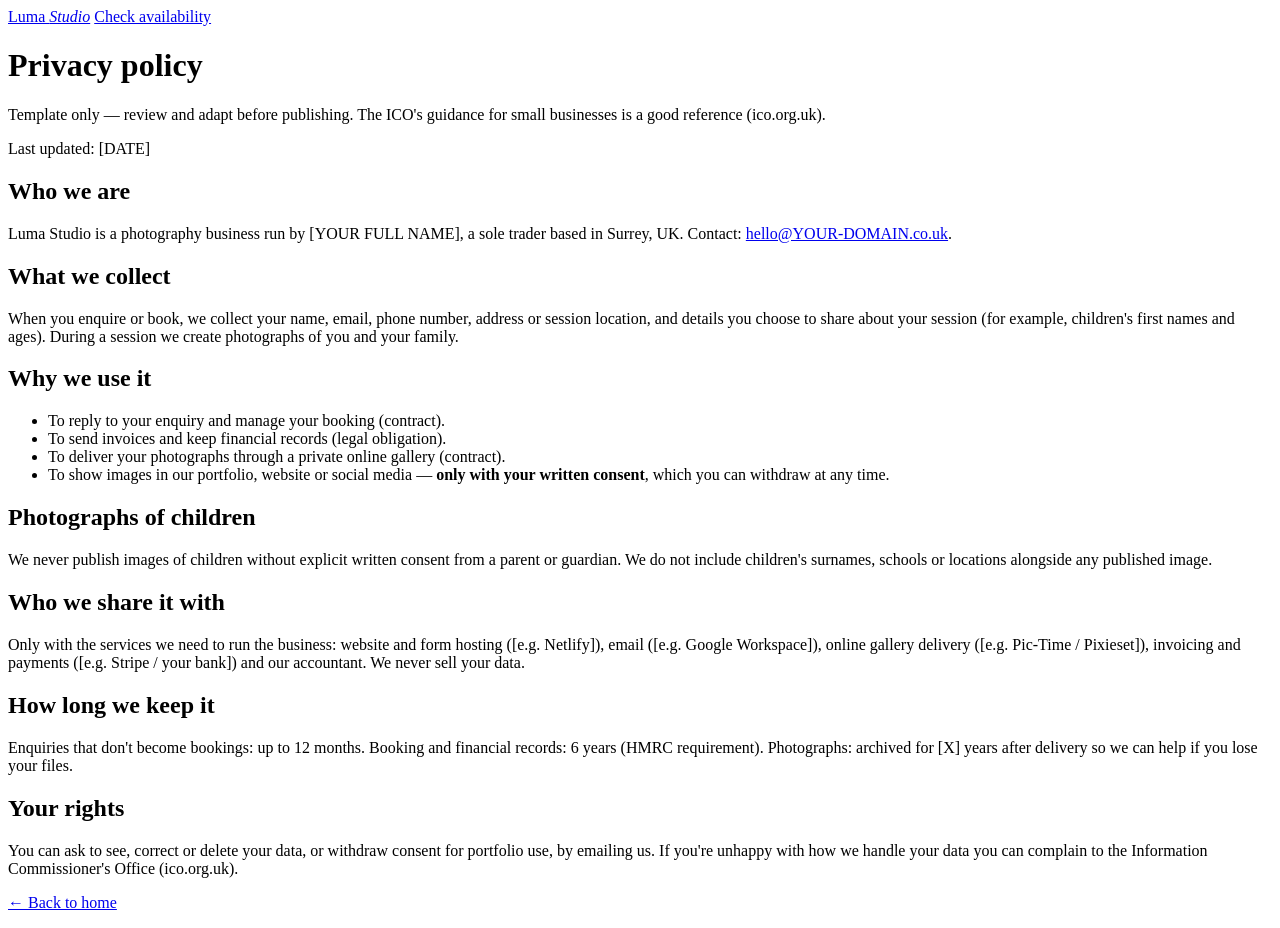
==== privacy.html @ f1cea2fb "Add files via upload" ====
<!doctype html>
<html lang="en-GB">
<head>
  <meta charset="utf-8">
  <meta name="viewport" content="width=device-width, initial-scale=1">
  <title>Privacy Policy | Luma Studio</title>
  <meta name="robots" content="noindex">
  <link rel="icon" href="favicon.svg" type="image/svg+xml">
  <link href="https://fonts.googleapis.com/css2?family=Fraunces:opsz,wght@9..144,400;9..144,600&family=Nunito+Sans:wght@400;600;700&display=swap" rel="stylesheet">
  <link rel="stylesheet" href="css/styles.css">
</head>
<body>
<header class="site-header">
  <div class="container header-inner">
    <a href="index.html" class="logo"><span class="logo-mark" aria-hidden="true"></span><span>Luma <em>Studio</em></span></a>
    <a href="index.html#enquire" class="btn btn-small">Check availability</a>
  </div>
</header>

<main class="page">
  <div class="container narrow">
    <h1>Privacy policy</h1>
    <p class="note">Template only &mdash; review and adapt before publishing. The ICO's guidance for small businesses is a good reference (ico.org.uk).</p>
    <p class="muted">Last updated: [DATE]</p>

    <h2>Who we are</h2>
    <p>Luma Studio is a photography business run by [YOUR FULL NAME], a sole trader based in Surrey, UK. Contact: <a href="mailto:hello@YOUR-DOMAIN.co.uk">hello@YOUR-DOMAIN.co.uk</a>.</p>

    <h2>What we collect</h2>
    <p>When you enquire or book, we collect your name, email, phone number, address or session location, and details you choose to share about your session (for example, children's first names and ages). During a session we create photographs of you and your family.</p>

    <h2>Why we use it</h2>
    <ul>
      <li>To reply to your enquiry and manage your booking (contract).</li>
      <li>To send invoices and keep financial records (legal obligation).</li>
      <li>To deliver your photographs through a private online gallery (contract).</li>
      <li>To show images in our portfolio, website or social media &mdash; <strong>only with your written consent</strong>, which you can withdraw at any time.</li>
    </ul>

    <h2>Photographs of children</h2>
    <p>We never publish images of children without explicit written consent from a parent or guardian. We do not include children's surnames, schools or locations alongside any published image.</p>

    <h2>Who we share it with</h2>
    <p>Only with the services we need to run the business: website and form hosting ([e.g. Netlify]), email ([e.g. Google Workspace]), online gallery delivery ([e.g. Pic-Time / Pixieset]), invoicing and payments ([e.g. Stripe / your bank]) and our accountant. We never sell your data.</p>

    <h2>How long we keep it</h2>
    <p>Enquiries that don't become bookings: up to 12 months. Booking and financial records: 6 years (HMRC requirement). Photographs: archived for [X] years after delivery so we can help if you lose your files.</p>

    <h2>Your rights</h2>
    <p>You can ask to see, correct or delete your data, or withdraw consent for portfolio use, by emailing us. If you're unhappy with how we handle your data you can complain to the Information Commissioner's Office (ico.org.uk).</p>

    <p><a href="index.html">&larr; Back to home</a></p>
  </div>
</main>
</body>
</html>
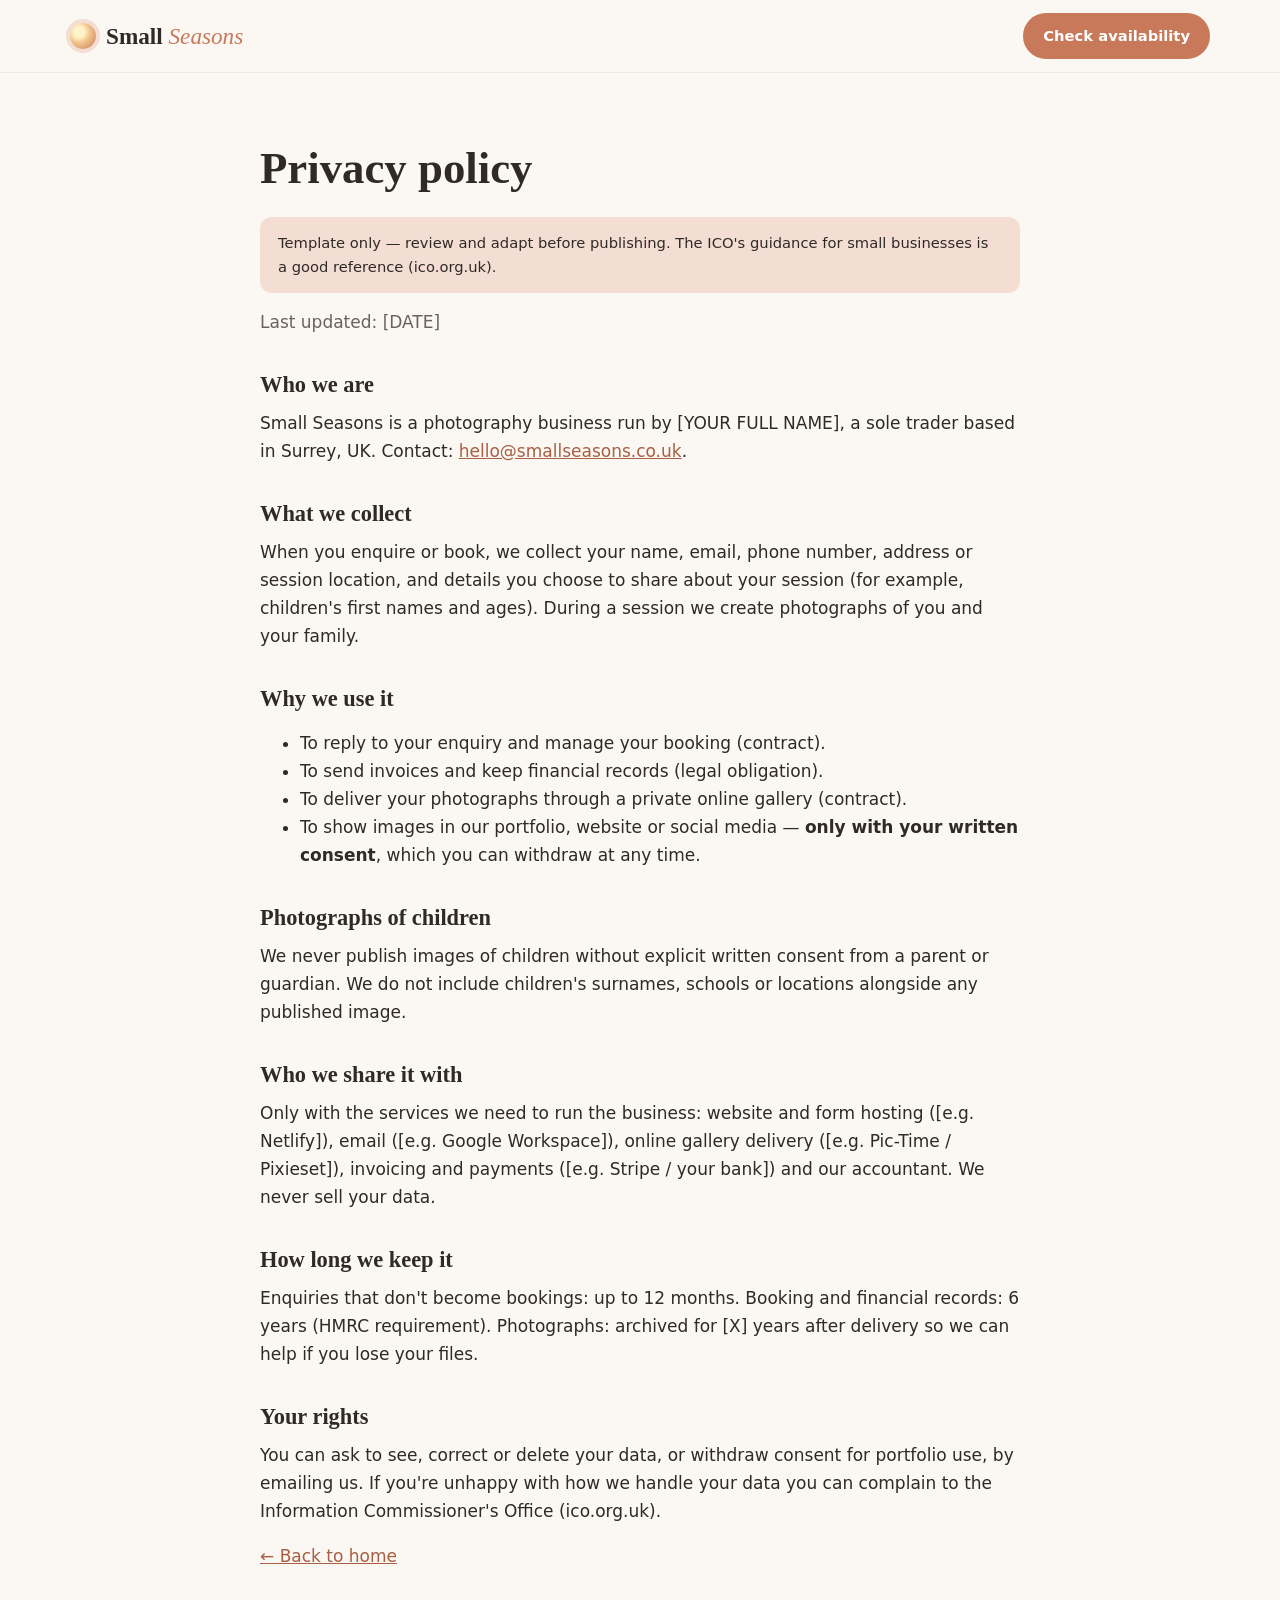
==== commit 0a3dd0e7: "Rebrand to Small Seasons, set domain smallseasons.co.uk, add missing css/js/images Co-Authored-By: C" ====
--- a/privacy.html
+++ b/privacy.html
@@ -3,7 +3,7 @@
 <head>
   <meta charset="utf-8">
   <meta name="viewport" content="width=device-width, initial-scale=1">
-  <title>Privacy Policy | Luma Studio</title>
+  <title>Privacy Policy | Small Seasons</title>
   <meta name="robots" content="noindex">
   <link rel="icon" href="favicon.svg" type="image/svg+xml">
   <link href="https://fonts.googleapis.com/css2?family=Fraunces:opsz,wght@9..144,400;9..144,600&family=Nunito+Sans:wght@400;600;700&display=swap" rel="stylesheet">
@@ -12,7 +12,7 @@
 <body>
 <header class="site-header">
   <div class="container header-inner">
-    <a href="index.html" class="logo"><span class="logo-mark" aria-hidden="true"></span><span>Luma <em>Studio</em></span></a>
+    <a href="index.html" class="logo"><span class="logo-mark" aria-hidden="true"></span><span>Small <em>Seasons</em></span></a>
     <a href="index.html#enquire" class="btn btn-small">Check availability</a>
   </div>
 </header>
@@ -24,7 +24,7 @@
     <p class="muted">Last updated: [DATE]</p>
 
     <h2>Who we are</h2>
-    <p>Luma Studio is a photography business run by [YOUR FULL NAME], a sole trader based in Surrey, UK. Contact: <a href="mailto:hello@YOUR-DOMAIN.co.uk">hello@YOUR-DOMAIN.co.uk</a>.</p>
+    <p>Small Seasons is a photography business run by [YOUR FULL NAME], a sole trader based in Surrey, UK. Contact: <a href="mailto:hello@smallseasons.co.uk">hello@smallseasons.co.uk</a>.</p>
 
     <h2>What we collect</h2>
     <p>When you enquire or book, we collect your name, email, phone number, address or session location, and details you choose to share about your session (for example, children's first names and ages). During a session we create photographs of you and your family.</p>
--- a/css/styles.css
+++ b/css/styles.css
@@ -0,0 +1,251 @@
+/* ============ Small Seasons ============ */
+:root {
+  --cream: #fbf7f2;
+  --sand: #f3ebe1;
+  --blush: #f4ddd3;
+  --terracotta: #c8795a;
+  --terracotta-dark: #a85f43;
+  --sage: #9bad98;
+  --ink: #2f2a26;
+  --ink-soft: #6b625b;
+  --white: #ffffff;
+  --radius: 18px;
+  --shadow: 0 10px 30px rgba(47, 42, 38, 0.08);
+  --serif: "Fraunces", Georgia, serif;
+  --sans: "Nunito Sans", system-ui, -apple-system, "Segoe UI", sans-serif;
+}
+
+*, *::before, *::after { box-sizing: border-box; }
+html { scroll-behavior: smooth; scroll-padding-top: 80px; }
+body {
+  margin: 0;
+  background: var(--cream);
+  color: var(--ink);
+  font-family: var(--sans);
+  font-size: 17px;
+  line-height: 1.65;
+  -webkit-font-smoothing: antialiased;
+}
+img { max-width: 100%; display: block; }
+a { color: var(--terracotta-dark); }
+h1, h2, h3 { font-family: var(--serif); font-weight: 600; line-height: 1.15; margin: 0 0 .5em; }
+h1 { font-size: clamp(2.3rem, 5vw, 3.6rem); }
+h2 { font-size: clamp(1.8rem, 3.5vw, 2.5rem); }
+h3 { font-size: 1.3rem; }
+p { margin: 0 0 1em; }
+
+.container { width: min(1140px, 100% - 32px); margin-inline: auto; }
+.narrow { width: min(760px, 100% - 32px); }
+.center { text-align: center; }
+.muted { color: var(--ink-soft); }
+.small { font-size: .9rem; }
+.hidden { display: none; }
+
+.skip-link { position: absolute; left: -999px; top: 8px; background: var(--ink); color: #fff; padding: 8px 14px; border-radius: 8px; z-index: 100; }
+.skip-link:focus { left: 8px; }
+
+.eyebrow {
+  text-transform: uppercase; letter-spacing: .14em; font-size: .78rem;
+  font-weight: 700; color: var(--terracotta-dark); margin-bottom: .6em;
+}
+.accent { color: var(--terracotta); font-style: italic; font-weight: 400; }
+
+/* Buttons */
+.btn {
+  display: inline-block; background: var(--terracotta); color: #fff;
+  padding: 14px 26px; border-radius: 999px; text-decoration: none;
+  font-weight: 700; border: 2px solid var(--terracotta); cursor: pointer;
+  font-family: inherit; font-size: 1rem; transition: background .2s, transform .2s;
+}
+.btn:hover { background: var(--terracotta-dark); border-color: var(--terracotta-dark); transform: translateY(-1px); }
+.btn-ghost { background: transparent; color: var(--terracotta-dark); }
+.btn-ghost:hover { background: var(--terracotta); color: #fff; }
+.btn-small { padding: 9px 18px; font-size: .92rem; }
+.btn-light { background: #fff; color: var(--ink); border-color: #fff; }
+.btn-light:hover { background: var(--cream); border-color: var(--cream); color: var(--ink); }
+.btn-block { width: 100%; }
+.btn:focus-visible, a:focus-visible, button:focus-visible, input:focus-visible, select:focus-visible, textarea:focus-visible, summary:focus-visible {
+  outline: 3px solid var(--sage); outline-offset: 2px;
+}
+
+/* Header */
+.site-header {
+  position: sticky; top: 0; z-index: 50;
+  background: rgba(251, 247, 242, .92); backdrop-filter: blur(8px);
+  border-bottom: 1px solid rgba(47, 42, 38, .06);
+}
+.header-inner { display: flex; align-items: center; justify-content: space-between; height: 72px; }
+.logo {
+  display: flex; align-items: center; gap: 10px; text-decoration: none; color: var(--ink);
+  font-family: var(--serif); font-size: 1.45rem; font-weight: 600; margin: 0;
+}
+.logo em { font-style: italic; font-weight: 400; color: var(--terracotta); }
+.logo-mark {
+  width: 26px; height: 26px; border-radius: 50%;
+  background: radial-gradient(circle at 35% 35%, #fff3c9 0 22%, #f2c48b 45%, var(--terracotta) 100%);
+  box-shadow: 0 0 0 4px var(--blush);
+}
+.site-nav { display: flex; align-items: center; gap: 26px; }
+.site-nav a:not(.btn) { color: var(--ink); text-decoration: none; font-weight: 600; font-size: .95rem; }
+.site-nav a:not(.btn):hover { color: var(--terracotta-dark); }
+.nav-toggle { display: none; background: none; border: 0; padding: 8px; cursor: pointer; }
+.nav-toggle span { display: block; width: 24px; height: 2px; background: var(--ink); margin: 5px 0; border-radius: 2px; transition: .25s; }
+
+/* Photo placeholders — real images load in via js/main.js */
+.photo {
+  position: relative; border-radius: var(--radius); overflow: hidden;
+  background: linear-gradient(135deg, var(--blush), var(--sand) 55%, #e5ecdf);
+  background-size: cover; background-position: center;
+  display: flex; align-items: flex-end; justify-content: flex-start;
+}
+.photo > span {
+  margin: 14px; padding: 4px 12px; border-radius: 999px; font-size: .8rem; font-weight: 700;
+  background: rgba(255,255,255,.75); color: var(--ink-soft);
+}
+.photo.loaded > span { display: none; }
+
+/* Hero */
+.hero { padding: 70px 0 80px; }
+.hero-grid { display: grid; grid-template-columns: 1.05fr 1fr; gap: 56px; align-items: center; }
+.lead { font-size: 1.15rem; color: var(--ink-soft); max-width: 34em; }
+.hero-actions { display: flex; flex-wrap: wrap; gap: 12px; margin: 28px 0; }
+.trust-row { list-style: none; padding: 0; margin: 0; display: flex; flex-wrap: wrap; gap: 8px 22px; color: var(--ink-soft); font-size: .92rem; }
+.trust-row li::before { content: "✓"; color: var(--sage); font-weight: 700; margin-right: 6px; }
+.hero-media { position: relative; }
+.photo-hero { aspect-ratio: 4 / 5; border-radius: 160px 160px var(--radius) var(--radius); box-shadow: var(--shadow); }
+.photo-small {
+  position: absolute; width: 42%; aspect-ratio: 1; left: -40px; bottom: -30px;
+  border: 6px solid var(--cream); box-shadow: var(--shadow);
+  background: linear-gradient(135deg, #e5ecdf, var(--blush));
+}
+
+/* Banner */
+.banner { background: var(--ink); color: #fff; }
+.banner-inner { display: flex; align-items: center; justify-content: space-between; gap: 16px; padding: 16px 0; flex-wrap: wrap; }
+.banner p { margin: 0; }
+
+/* Sections */
+.section { padding: 90px 0; }
+.section-tint { background: var(--sand); }
+.section-head { text-align: center; max-width: 640px; margin: 0 auto 48px; }
+.section-head p:last-child { color: var(--ink-soft); }
+
+/* Service cards */
+.cards { display: grid; grid-template-columns: repeat(3, 1fr); gap: 26px; }
+.card { background: var(--white); border-radius: var(--radius); overflow: hidden; box-shadow: var(--shadow); display: flex; flex-direction: column; }
+.card-photo { aspect-ratio: 4 / 3; border-radius: 0; }
+.card-body { padding: 22px 24px 26px; display: flex; flex-direction: column; flex: 1; }
+.card-body p { color: var(--ink-soft); flex: 1; }
+.link-arrow { font-weight: 700; text-decoration: none; }
+.link-arrow::after { content: " →"; transition: margin .2s; }
+.link-arrow:hover::after { margin-left: 4px; }
+
+/* Gallery */
+.gallery { display: grid; grid-template-columns: repeat(4, 1fr); grid-auto-rows: 200px; gap: 14px; margin-bottom: 24px; }
+.g1 { grid-column: span 2; grid-row: span 2; }
+.g4 { grid-row: span 2; }
+.g2, .g5 { background: linear-gradient(135deg, #e5ecdf, var(--sand)); }
+.g3, .g6 { background: linear-gradient(135deg, var(--sand), var(--blush)); }
+
+/* Pricing */
+.pricing { display: grid; grid-template-columns: repeat(3, 1fr); gap: 26px; align-items: stretch; margin-bottom: 24px; }
+.price-card {
+  background: var(--white); border-radius: var(--radius); padding: 34px 30px;
+  box-shadow: var(--shadow); display: flex; flex-direction: column; position: relative;
+}
+.price-card.featured { border: 2px solid var(--terracotta); transform: translateY(-8px); }
+.price-card .tag {
+  position: absolute; top: -14px; left: 50%; transform: translateX(-50%);
+  background: var(--terracotta); color: #fff; font-size: .75rem; font-weight: 700;
+  padding: 4px 14px; border-radius: 999px; text-transform: uppercase; letter-spacing: .08em;
+}
+.price { font-family: var(--serif); font-size: 2.4rem; margin: 0; }
+.price-card ul { list-style: none; padding: 0; margin: 8px 0 26px; flex: 1; }
+.price-card li { padding: 8px 0; border-bottom: 1px dashed var(--sand); }
+.price-card li::before { content: "•"; color: var(--terracotta); margin-right: 10px; }
+.price-card .btn { text-align: center; }
+
+/* Steps */
+.steps { list-style: none; padding: 0; margin: 0; display: grid; grid-template-columns: repeat(4, 1fr); gap: 26px; }
+.steps li { background: var(--cream); border-radius: var(--radius); padding: 28px 24px; }
+.steps p { color: var(--ink-soft); margin: 0; }
+.step-num {
+  display: inline-grid; place-items: center; width: 40px; height: 40px; border-radius: 50%;
+  background: var(--blush); color: var(--terracotta-dark); font-weight: 700; margin-bottom: 14px;
+}
+
+/* About */
+.about-grid { display: grid; grid-template-columns: .9fr 1.1fr; gap: 60px; align-items: center; }
+.about-photo { aspect-ratio: 4 / 5; border-radius: var(--radius) 160px var(--radius) var(--radius); }
+.signature { font-family: var(--serif); font-style: italic; font-size: 1.3rem; color: var(--terracotta-dark); }
+
+/* FAQ */
+details { background: var(--cream); border-radius: 14px; padding: 4px 22px; margin-bottom: 12px; }
+summary { cursor: pointer; font-weight: 700; padding: 16px 0; list-style: none; position: relative; padding-right: 30px; }
+summary::-webkit-details-marker { display: none; }
+summary::after { content: "+"; position: absolute; right: 0; top: 12px; font-size: 1.4rem; color: var(--terracotta); transition: transform .2s; }
+details[open] summary::after { transform: rotate(45deg); }
+details p { color: var(--ink-soft); }
+
+/* Form */
+.enquiry { background: var(--white); border-radius: var(--radius); padding: 34px; box-shadow: var(--shadow); margin-bottom: 20px; }
+.field-row { display: grid; grid-template-columns: 1fr 1fr; gap: 18px; }
+.enquiry label { display: block; font-weight: 700; font-size: .92rem; margin-bottom: 18px; }
+.enquiry input:not([type=checkbox]), .enquiry select, .enquiry textarea {
+  display: block; width: 100%; margin-top: 6px; padding: 12px 14px;
+  border: 1.5px solid #e4d9cd; border-radius: 12px; background: var(--cream);
+  font: inherit; font-weight: 400; color: var(--ink);
+}
+.enquiry input:focus, .enquiry select:focus, .enquiry textarea:focus { border-color: var(--terracotta); background: #fff; }
+.enquiry .check { display: flex; gap: 10px; align-items: flex-start; font-weight: 400; color: var(--ink-soft); }
+.enquiry .check input { margin-top: 5px; accent-color: var(--terracotta); }
+
+/* Footer */
+.site-footer { background: var(--ink); color: #e9e2da; padding: 56px 0 24px; }
+.site-footer .muted { color: #b9afa6; }
+.site-footer .logo { color: #fff; }
+.footer-grid { display: flex; justify-content: space-between; gap: 30px; flex-wrap: wrap; border-bottom: 1px solid rgba(255,255,255,.1); padding-bottom: 28px; margin-bottom: 20px; }
+.footer-links { display: flex; flex-wrap: wrap; gap: 22px; align-items: flex-start; }
+.footer-links a { color: #e9e2da; text-decoration: none; }
+.footer-links a:hover { color: #fff; text-decoration: underline; }
+
+/* Simple content pages (privacy, terms, thank-you) */
+.page { padding: 70px 0 90px; }
+.page h1 { font-size: clamp(2rem, 4vw, 2.8rem); }
+.page h2 { font-size: 1.4rem; margin-top: 1.6em; }
+.page .note { background: var(--blush); padding: 14px 18px; border-radius: 12px; font-size: .92rem; }
+
+/* Responsive */
+@media (max-width: 960px) {
+  .hero-grid, .about-grid { grid-template-columns: 1fr; gap: 50px; }
+  .hero-media { max-width: 460px; margin-inline: auto; width: 100%; }
+  .photo-small { left: -10px; }
+  .cards, .pricing { grid-template-columns: 1fr 1fr; }
+  .steps { grid-template-columns: 1fr 1fr; }
+  .price-card.featured { transform: none; }
+}
+@media (max-width: 760px) {
+  .nav-toggle { display: block; }
+  .site-nav {
+    position: absolute; top: 72px; left: 0; right: 0; background: var(--cream);
+    flex-direction: column; align-items: stretch; gap: 0; padding: 10px 16px 20px;
+    border-bottom: 1px solid var(--sand); display: none;
+  }
+  .site-nav.open { display: flex; }
+  .site-nav a:not(.btn) { padding: 12px 0; border-bottom: 1px solid var(--sand); }
+  .site-nav .btn { margin-top: 14px; text-align: center; }
+  .nav-toggle[aria-expanded="true"] span:nth-child(1) { transform: translateY(7px) rotate(45deg); }
+  .nav-toggle[aria-expanded="true"] span:nth-child(2) { opacity: 0; }
+  .nav-toggle[aria-expanded="true"] span:nth-child(3) { transform: translateY(-7px) rotate(-45deg); }
+  .section { padding: 64px 0; }
+  .hero { padding: 40px 0 70px; }
+  .cards, .pricing, .steps, .field-row { grid-template-columns: 1fr; }
+  .field-row { gap: 0; }
+  .gallery { grid-template-columns: 1fr 1fr; grid-auto-rows: 150px; }
+  .g1 { grid-column: span 2; }
+  .enquiry { padding: 24px 20px; }
+}
+@media (prefers-reduced-motion: reduce) {
+  html { scroll-behavior: auto; }
+  * { transition: none !important; }
+}
